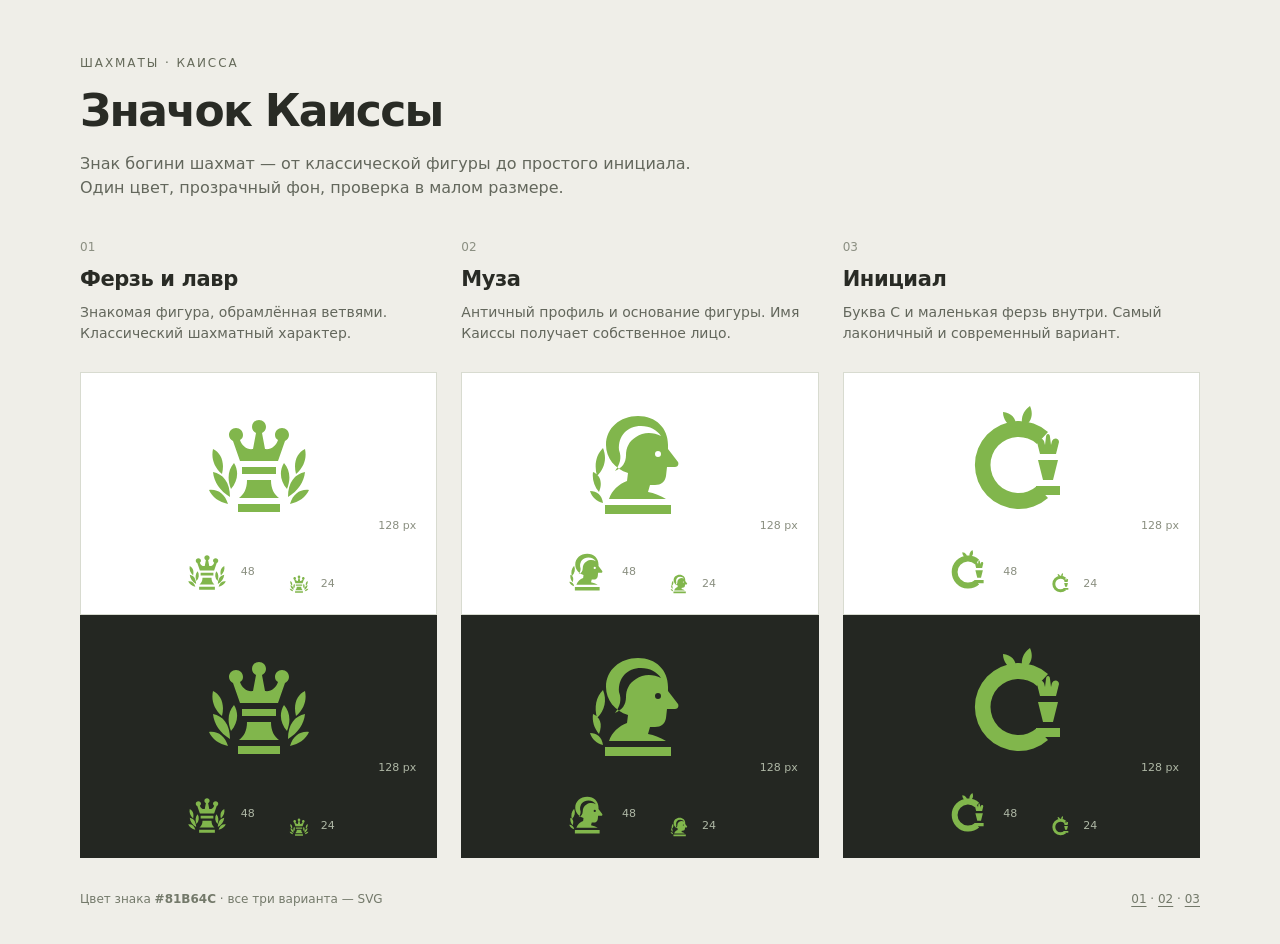
==== docs/branding/preview.html @ edf39542 "Release Caissa 1.4.0: English UI, original sounds and reusable reports" ====
<!doctype html>
<html lang="ru">
<head>
<meta charset="utf-8">
<meta name="viewport" content="width=device-width,initial-scale=1">
<title>Каисса — варианты знака</title>
<style>
*{box-sizing:border-box}body{margin:0;background:#efeee8;color:#292b25;font:16px/1.5 system-ui,-apple-system,"Segoe UI",sans-serif}main{max-width:1180px;margin:auto;padding:54px 30px 36px}header{margin-bottom:38px}.overline{font-size:12px;letter-spacing:.16em;text-transform:uppercase;color:#656a5a}h1{margin:6px 0 8px;font-size:44px;font-weight:550;letter-spacing:-.04em}header p{margin:0;max-width:650px;color:#63675c}.options{display:grid;grid-template-columns:repeat(3,minmax(0,1fr));gap:24px}article h2{font-size:21px;font-weight:550;letter-spacing:-.02em;margin:0 0 6px}article>p{margin:0 0 22px;color:#63675c;min-height:48px;font-size:14px}.number{color:#8b8f82;font-size:12px;margin-bottom:8px}.sample{padding:24px 20px 18px;border:1px solid #d8dbd0;background:#fff;min-height:238px}.sample+.sample{border-top:0}.dark{background:#242722;color:#e1e5da;border-color:#242722}.large{display:flex;align-items:center;justify-content:center;height:136px}.large img{width:128px;height:128px}.small{display:flex;gap:32px;justify-content:center;align-items:end;padding-top:14px}.size{display:flex;align-items:center;gap:10px;color:#8a8f80;font-size:11px;font-variant-numeric:tabular-nums}.small img{display:block}.large-label{text-align:right;font-size:11px;color:#8a8f80;margin-top:-15px}.dark .size,.dark .large-label{color:#aeb7a5}footer{margin-top:32px;font-size:12px;color:#73796a;display:flex;justify-content:space-between;gap:20px}a{color:inherit;text-underline-offset:3px}a:focus-visible{outline:2px solid #52772c;outline-offset:4px}@media(max-width:760px){main{padding:30px 20px}.options{grid-template-columns:1fr;gap:34px}h1{font-size:36px}article>p{min-height:0}footer{display:block}footer span{display:block;margin-top:6px}}
</style>
</head>
<body><main>
<header><div class="overline">Шахматы · Каисса</div><h1>Значок Каиссы</h1><p>Знак богини шахмат — от классической фигуры до простого инициала. Один цвет, прозрачный фон, проверка в малом размере.</p></header>
<section class="options" aria-label="Варианты логотипа">
<article><div class="number">01</div><h2>Ферзь и лавр</h2><p>Знакомая фигура, обрамлённая ветвями. Классический шахматный характер.</p>
<div class="sample"><div class="large"><img src="caissa-01.svg" alt="Ферзь и лавр на светлом фоне"></div><div class="large-label">128 px</div><div class="small"><div class="size"><img src="caissa-01.svg" width="48" height="48" alt="">48</div><div class="size"><img src="caissa-01.svg" width="24" height="24" alt="">24</div></div></div>
<div class="sample dark"><div class="large"><img src="caissa-01.svg" alt="Ферзь и лавр на тёмном фоне"></div><div class="large-label">128 px</div><div class="small"><div class="size"><img src="caissa-01.svg" width="48" height="48" alt="">48</div><div class="size"><img src="caissa-01.svg" width="24" height="24" alt="">24</div></div></div></article>
<article><div class="number">02</div><h2>Муза</h2><p>Античный профиль и основание фигуры. Имя Каиссы получает собственное лицо.</p>
<div class="sample"><div class="large"><img src="caissa-02.svg" alt="Муза на светлом фоне"></div><div class="large-label">128 px</div><div class="small"><div class="size"><img src="caissa-02.svg" width="48" height="48" alt="">48</div><div class="size"><img src="caissa-02.svg" width="24" height="24" alt="">24</div></div></div>
<div class="sample dark"><div class="large"><img src="caissa-02.svg" alt="Муза на тёмном фоне"></div><div class="large-label">128 px</div><div class="small"><div class="size"><img src="caissa-02.svg" width="48" height="48" alt="">48</div><div class="size"><img src="caissa-02.svg" width="24" height="24" alt="">24</div></div></div></article>
<article><div class="number">03</div><h2>Инициал</h2><p>Буква C и маленькая ферзь внутри. Самый лаконичный и современный вариант.</p>
<div class="sample"><div class="large"><img src="caissa-03.svg" alt="Инициал на светлом фоне"></div><div class="large-label">128 px</div><div class="small"><div class="size"><img src="caissa-03.svg" width="48" height="48" alt="">48</div><div class="size"><img src="caissa-03.svg" width="24" height="24" alt="">24</div></div></div>
<div class="sample dark"><div class="large"><img src="caissa-03.svg" alt="Инициал на тёмном фоне"></div><div class="large-label">128 px</div><div class="small"><div class="size"><img src="caissa-03.svg" width="48" height="48" alt="">48</div><div class="size"><img src="caissa-03.svg" width="24" height="24" alt="">24</div></div></div></article>
</section>
<footer><span>Цвет знака <b>#81B64C</b> · все три варианта — SVG</span><span><a href="caissa-01.svg" download>01</a> · <a href="caissa-02.svg" download>02</a> · <a href="caissa-03.svg" download>03</a></span></footer>
</main></body></html>
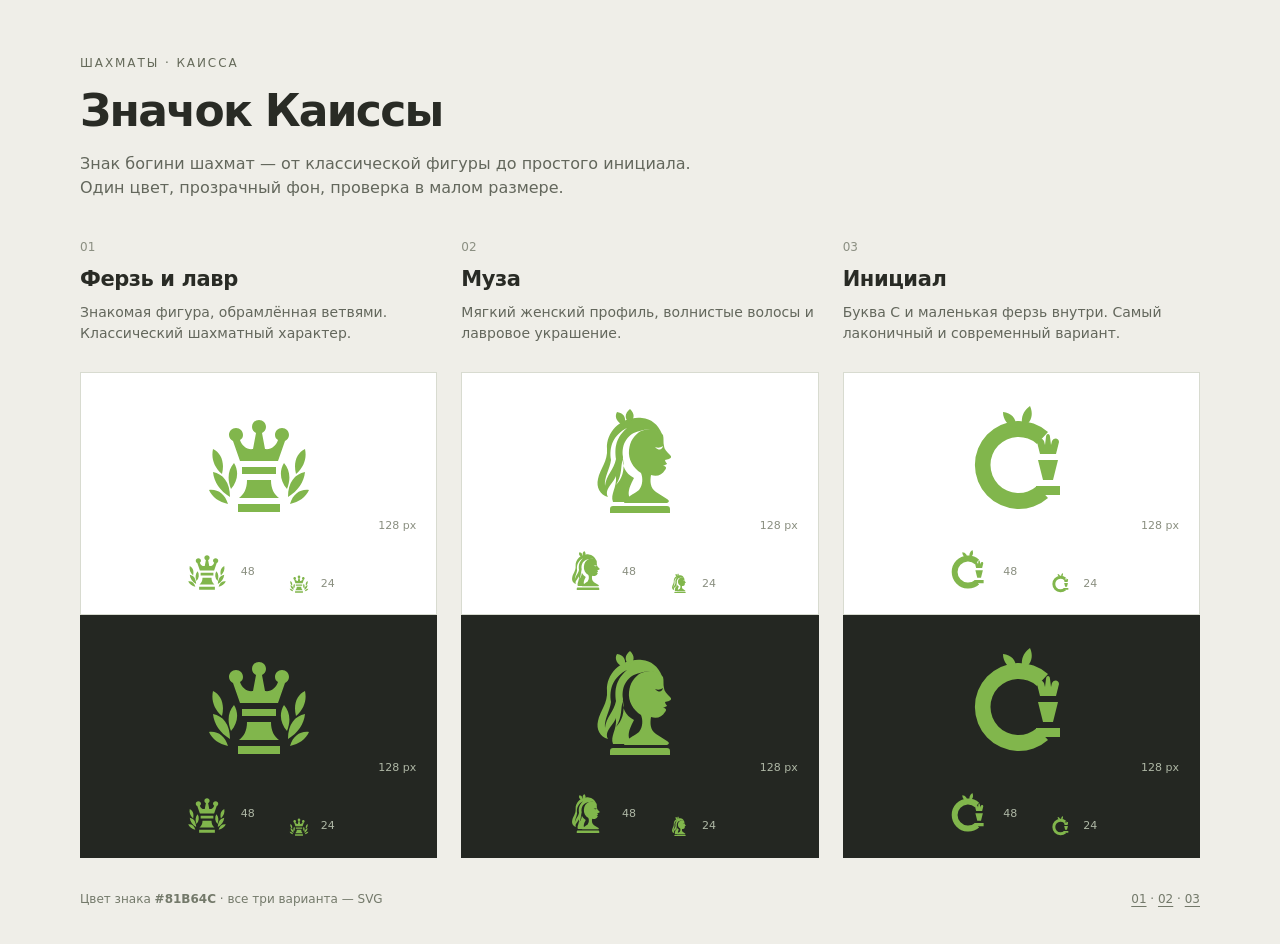
==== commit d0d54dd0: "Refine Caissa muse with softer profile and flowing hair" ====
--- a/docs/branding/preview.html
+++ b/docs/branding/preview.html
@@ -14,7 +14,7 @@
 <article><div class="number">01</div><h2>Ферзь и лавр</h2><p>Знакомая фигура, обрамлённая ветвями. Классический шахматный характер.</p>
 <div class="sample"><div class="large"><img src="caissa-01.svg" alt="Ферзь и лавр на светлом фоне"></div><div class="large-label">128 px</div><div class="small"><div class="size"><img src="caissa-01.svg" width="48" height="48" alt="">48</div><div class="size"><img src="caissa-01.svg" width="24" height="24" alt="">24</div></div></div>
 <div class="sample dark"><div class="large"><img src="caissa-01.svg" alt="Ферзь и лавр на тёмном фоне"></div><div class="large-label">128 px</div><div class="small"><div class="size"><img src="caissa-01.svg" width="48" height="48" alt="">48</div><div class="size"><img src="caissa-01.svg" width="24" height="24" alt="">24</div></div></div></article>
-<article><div class="number">02</div><h2>Муза</h2><p>Античный профиль и основание фигуры. Имя Каиссы получает собственное лицо.</p>
+<article><div class="number">02</div><h2>Муза</h2><p>Мягкий женский профиль, волнистые волосы и лавровое украшение.</p>
 <div class="sample"><div class="large"><img src="caissa-02.svg" alt="Муза на светлом фоне"></div><div class="large-label">128 px</div><div class="small"><div class="size"><img src="caissa-02.svg" width="48" height="48" alt="">48</div><div class="size"><img src="caissa-02.svg" width="24" height="24" alt="">24</div></div></div>
 <div class="sample dark"><div class="large"><img src="caissa-02.svg" alt="Муза на тёмном фоне"></div><div class="large-label">128 px</div><div class="small"><div class="size"><img src="caissa-02.svg" width="48" height="48" alt="">48</div><div class="size"><img src="caissa-02.svg" width="24" height="24" alt="">24</div></div></div></article>
 <article><div class="number">03</div><h2>Инициал</h2><p>Буква C и маленькая ферзь внутри. Самый лаконичный и современный вариант.</p>
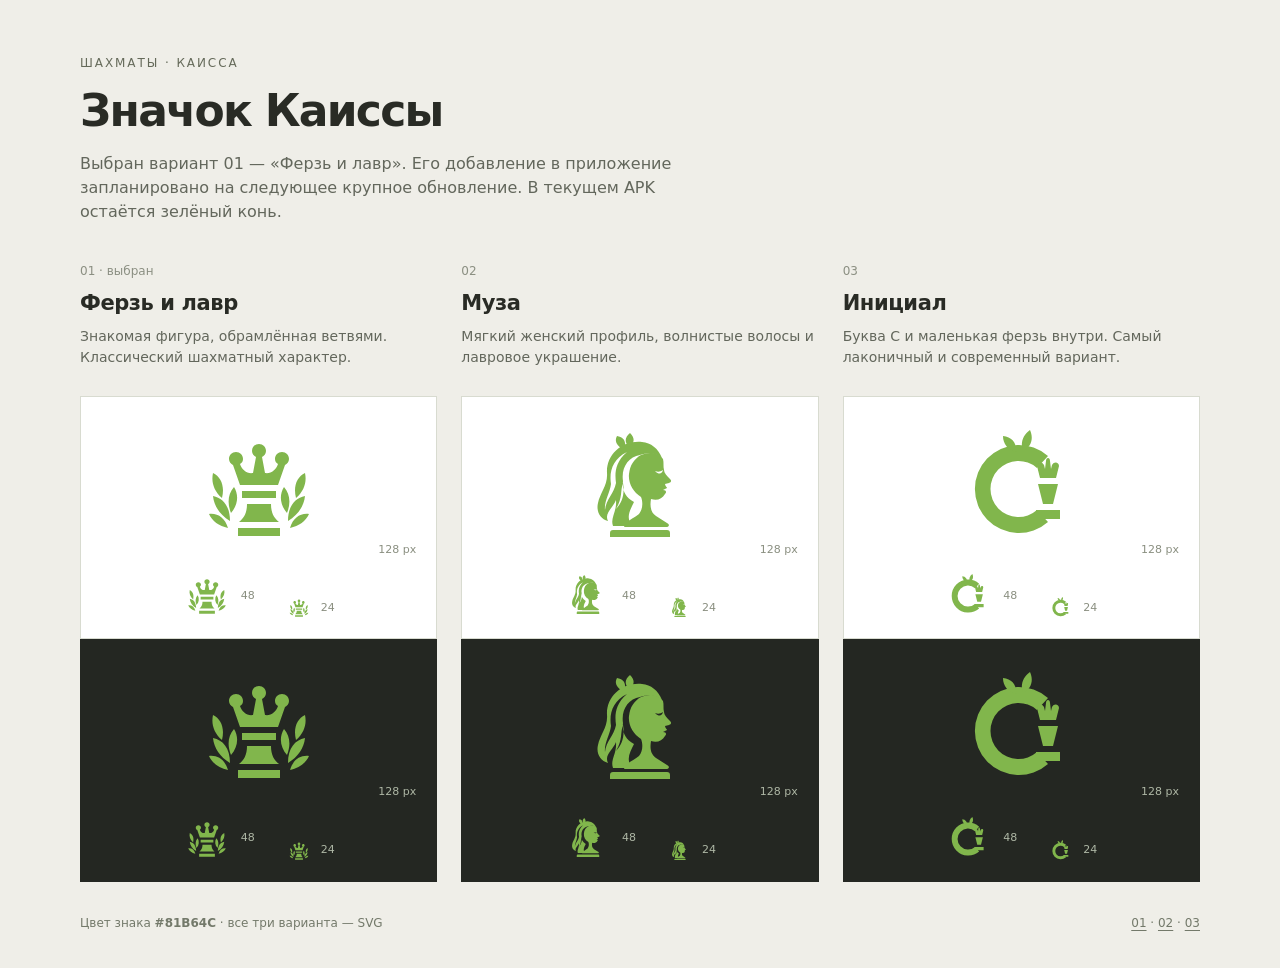
==== commit 26e2197d: "Select queen and laurel icon for the next major update" ====
--- a/docs/branding/preview.html
+++ b/docs/branding/preview.html
@@ -9,9 +9,9 @@
 </style>
 </head>
 <body><main>
-<header><div class="overline">Шахматы · Каисса</div><h1>Значок Каиссы</h1><p>Знак богини шахмат — от классической фигуры до простого инициала. Один цвет, прозрачный фон, проверка в малом размере.</p></header>
+<header><div class="overline">Шахматы · Каисса</div><h1>Значок Каиссы</h1><p>Выбран вариант 01 — «Ферзь и лавр». Его добавление в приложение запланировано на следующее крупное обновление. В текущем APK остаётся зелёный конь.</p></header>
 <section class="options" aria-label="Варианты логотипа">
-<article><div class="number">01</div><h2>Ферзь и лавр</h2><p>Знакомая фигура, обрамлённая ветвями. Классический шахматный характер.</p>
+<article><div class="number">01 · выбран</div><h2>Ферзь и лавр</h2><p>Знакомая фигура, обрамлённая ветвями. Классический шахматный характер.</p>
 <div class="sample"><div class="large"><img src="caissa-01.svg" alt="Ферзь и лавр на светлом фоне"></div><div class="large-label">128 px</div><div class="small"><div class="size"><img src="caissa-01.svg" width="48" height="48" alt="">48</div><div class="size"><img src="caissa-01.svg" width="24" height="24" alt="">24</div></div></div>
 <div class="sample dark"><div class="large"><img src="caissa-01.svg" alt="Ферзь и лавр на тёмном фоне"></div><div class="large-label">128 px</div><div class="small"><div class="size"><img src="caissa-01.svg" width="48" height="48" alt="">48</div><div class="size"><img src="caissa-01.svg" width="24" height="24" alt="">24</div></div></div></article>
 <article><div class="number">02</div><h2>Муза</h2><p>Мягкий женский профиль, волнистые волосы и лавровое украшение.</p>
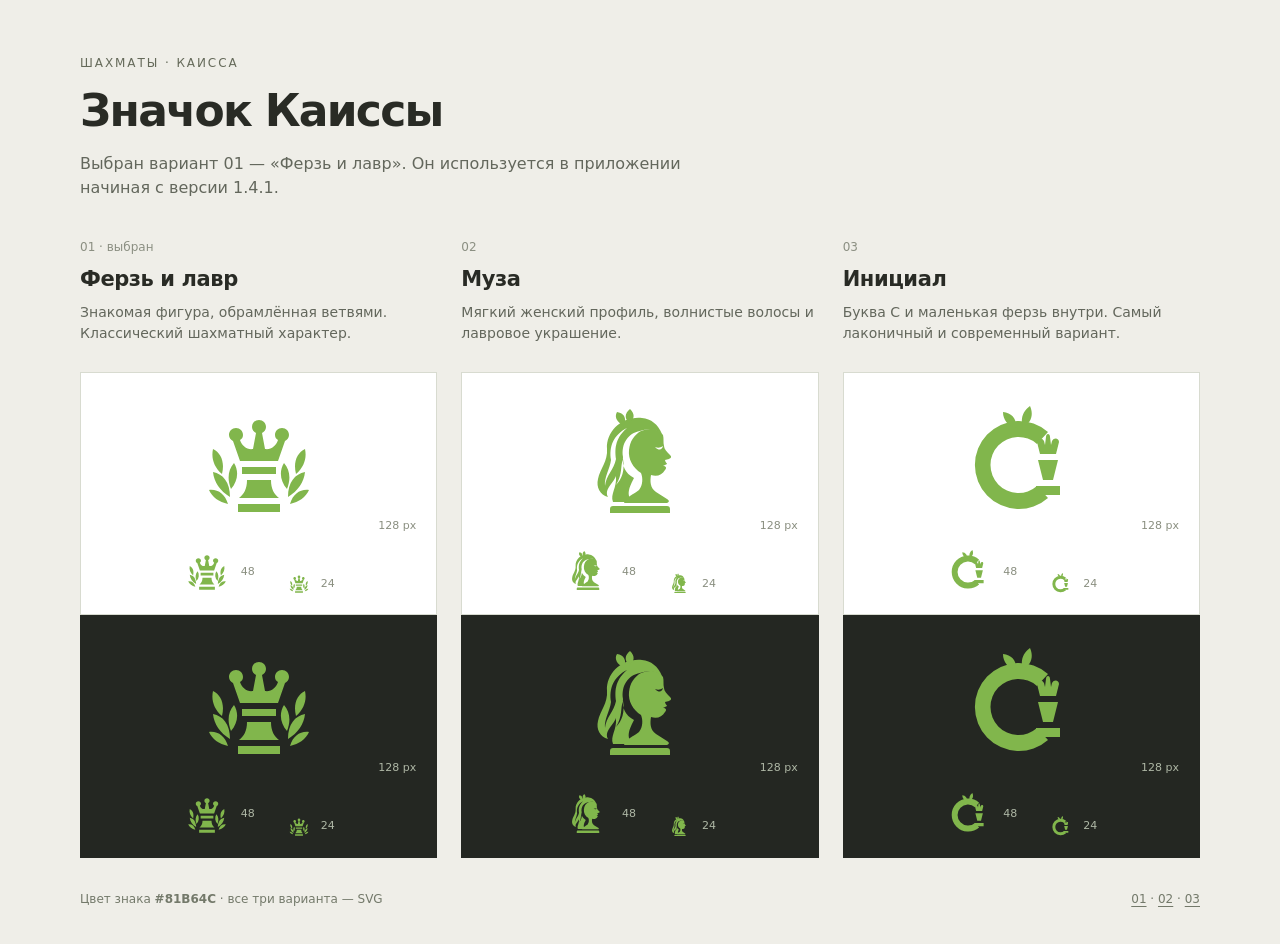
==== commit 421a6dc2: "Fix capture audio, visual premoves and opening sounds; install queen icon" ====
--- a/docs/branding/preview.html
+++ b/docs/branding/preview.html
@@ -9,7 +9,7 @@
 </style>
 </head>
 <body><main>
-<header><div class="overline">Шахматы · Каисса</div><h1>Значок Каиссы</h1><p>Выбран вариант 01 — «Ферзь и лавр». Его добавление в приложение запланировано на следующее крупное обновление. В текущем APK остаётся зелёный конь.</p></header>
+<header><div class="overline">Шахматы · Каисса</div><h1>Значок Каиссы</h1><p>Выбран вариант 01 — «Ферзь и лавр». Он используется в приложении начиная с версии 1.4.1.</p></header>
 <section class="options" aria-label="Варианты логотипа">
 <article><div class="number">01 · выбран</div><h2>Ферзь и лавр</h2><p>Знакомая фигура, обрамлённая ветвями. Классический шахматный характер.</p>
 <div class="sample"><div class="large"><img src="caissa-01.svg" alt="Ферзь и лавр на светлом фоне"></div><div class="large-label">128 px</div><div class="small"><div class="size"><img src="caissa-01.svg" width="48" height="48" alt="">48</div><div class="size"><img src="caissa-01.svg" width="24" height="24" alt="">24</div></div></div>
